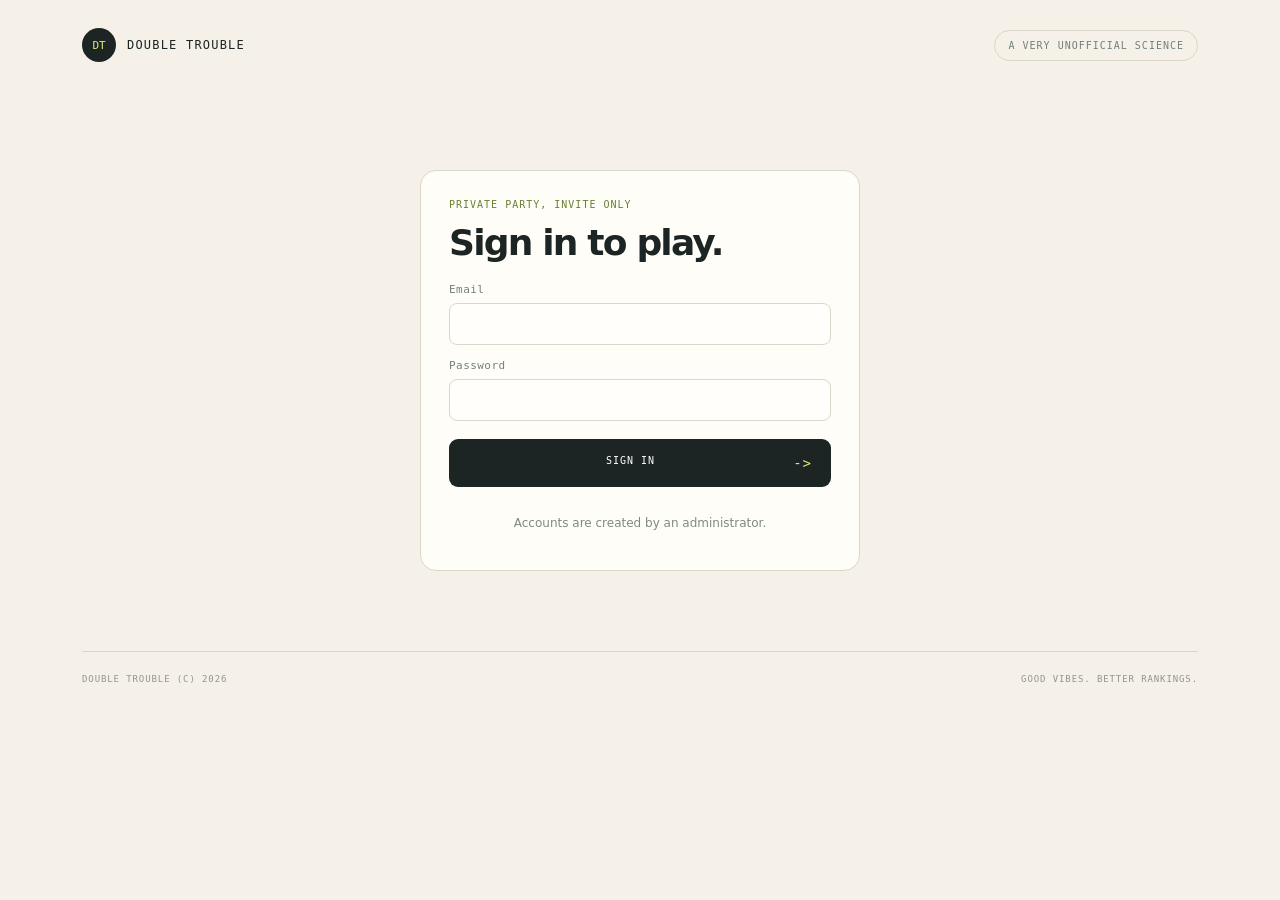
==== static/index.html @ 458175ab "feat: build render-ready double trouble poc" ====
<!doctype html>
<html lang="en">
<head>
  <meta charset="utf-8">
  <meta name="viewport" content="width=device-width, initial-scale=1">
  <meta name="theme-color" content="#f5f0e8">
  <title>Double Trouble - find your double</title>
  <link rel="stylesheet" href="/static/style.css">
  <script defer src="/static/app.js"></script>
</head>
<body>
  <main class="shell">
    <header class="topbar"><a class="brand" href="/" aria-label="Double Trouble home"><span class="brand-mark">DT</span> DOUBLE TROUBLE</a><div class="account-bar"><a id="admin-link" class="tiny-pill hidden" href="/admin">ADMIN PANEL</a><span id="account-label" class="tiny-pill hidden"></span><button id="logout-button" class="tiny-pill hidden">SIGN OUT</button><span id="science-pill" class="tiny-pill">A VERY UNOFFICIAL SCIENCE</span></div></header>
    <section id="auth-screen" class="auth-card">
      <p class="eyebrow">PRIVATE PARTY, INVITE ONLY</p><h2>Sign in to play.</h2>
      <form id="login-form" class="auth-form"><label>Email<input name="email" type="email" autocomplete="username" required></label><label>Password<input name="password" type="password" autocomplete="current-password" required></label><button class="primary" type="submit">SIGN IN <span>-&gt;</span></button></form>
      <p id="auth-status" class="status" aria-live="polite">Accounts are created by an administrator.</p>
    </section>
    <section id="app-content" class="hero hidden">
      <p class="eyebrow">YOUR FACE HAS A FAMOUS COUSIN</p>
      <h1>Find your double.<br><em>Pick your favorite.</em></h1>
      <p class="intro">One selfie. Five suspiciously plausible matches. Then help the internet settle the only question that matters: who wins Face Off?</p>
      <div class="tabs" role="tablist"><button class="tab active" data-view="match">FIND YOUR DOUBLE</button><button class="tab" data-view="rank">FACE OFF</button></div>
      <section id="match-view" class="panel">
        <label id="drop-zone" class="drop-zone" for="photo"><span class="upload-icon">+</span><strong>Take or choose your first selfie</strong><span>Camera or file - JPEG, PNG, WebP, HEIC - max 10 MB</span><input id="photo" type="file" accept="image/*" capture="user"></label>
        <label id="verification-zone" class="drop-zone verification-zone hidden" for="verification-photo"><span class="upload-icon">+</span><strong>Take or choose a second selfie</strong><span>Same person, different lighting - used for the one-request consistency check</span><input id="verification-photo" type="file" accept="image/*" capture="user"></label>
        <fieldset class="consent-panel">
          <legend>YOUR CHOICE, YOUR FACE</legend>
          <label><input id="processing-consent" type="checkbox"> <span><b>Required:</b> Process both photos and temporary embeddings to find my double. They are discarded after the request unless I opt in below.</span></label>
          <label><input id="retention-consent" type="checkbox" disabled> <span><b>Optional:</b> Store the first normalized photo encrypted together with its face vector for <span id="retention-days">30</span> days. Only administrators can view the photo; I can delete my retained uploads at any time.</span></label>
          <label><input id="narration-consent" type="checkbox" disabled> <span><b>Optional:</b> Ask OpenAI for a playful sentence. Only candidate names and similarity scores are sent, never my photo, vector, email, or account ID.</span></label>
          <p id="feature-note" class="consent-note">Optional services are loading.</p>
          <button id="withdraw-consent" class="small-action" type="button">DELETE MY RETAINED UPLOADS</button>
        </fieldset>
        <button class="primary" id="match-button" disabled>CHECK &amp; FIND MY DOUBLE <span>-&gt;</span></button>
        <p class="privacy-note">Without optional retention, both images and query embeddings are request-only. Match metadata is retained for 30 days; sign-ins and Face Off activity for up to 365 days.</p>
        <div id="match-status" class="status" aria-live="polite">The stage is set. The face model is waiting in the wings.</div>
        <div id="match-results" class="results" aria-live="polite"></div>
      </section>
      <section id="rank-view" class="panel hidden">
        <div class="duel-heading"><span class="live-dot"></span><span>FACE OFF</span><span class="round-label">ONE VOTE = ONE RATING UPDATE</span></div>
        <div class="duel-card" id="duel-card"><div class="duel-placeholder"><span>*</span><b>Two icons enter.</b><small>Pick your personal winner.</small></div><div class="vs">VS</div><div class="duel-placeholder"><span>*</span><b>One Elo point leaves.</b><small>Hotness is a relative sport.</small></div></div>
        <button class="primary" id="next-duel" disabled>LOAD FACE OFF <span>-&gt;</span></button>
        <p class="privacy-note">No objective hotness score here. Elo reflects pairwise votes. Photo-based duels need a separately cleared portrait source.</p>
        <div id="rank-status" class="status">The licensed gallery is not loaded yet.</div>
        <ol id="rankings" class="rankings"></ol>
      </section>
    </section>
    <footer><span>DOUBLE TROUBLE (C) 2026</span><span>GOOD VIBES. BETTER RANKINGS.</span></footer>
  </main>
  <div id="luck-spiral" class="luck-spiral hidden" role="status" aria-live="polite"><div class="spiral-orbit orbit-one"></div><div class="spiral-orbit orbit-two"></div><div class="spiral-core">FINDING<br>YOUR DOUBLE</div></div>
  <div id="confetti-layer" class="confetti-layer" aria-hidden="true"></div>
</body>
</html>
---- static/style.css ----
:root{--ink:#1c2523;--muted:#73807a;--paper:#f5f0e8;--card:#fffdf8;--lime:#d9ef72;--line:#d9d7ca;--pink:#ff8f80;--mono:'SFMono-Regular',Consolas,monospace;--sans:Inter,ui-sans-serif,system-ui,sans-serif}*{box-sizing:border-box}body{margin:0;background:var(--paper);color:var(--ink);font-family:var(--sans)}.shell{max-width:1200px;margin:auto;padding:28px 42px 22px}.topbar,footer{display:flex;align-items:center;justify-content:space-between}.brand{display:flex;align-items:center;gap:11px;color:var(--ink);font:500 12px var(--mono);letter-spacing:.1em;text-decoration:none}.brand-mark{display:grid;place-items:center;width:34px;height:34px;background:var(--ink);color:var(--lime);border-radius:50%;font-size:11px;letter-spacing:0}.tiny-pill,.eyebrow,.tabs,.duel-heading,.round-label,footer{font:10px var(--mono);letter-spacing:.1em}.tiny-pill{border:1px solid var(--line);border-radius:100px;padding:9px 13px;color:var(--muted)}.hero{width:min(720px,100%);margin:52px auto 35px}.eyebrow{color:#688032;margin:0 0 12px}.hero h1{font-size:clamp(54px,8vw,88px);line-height:.91;letter-spacing:-.075em;margin:0;font-weight:600}.hero h1 em{font-family:'Playfair Display',serif;font-weight:600;letter-spacing:-.055em;color:#708b3c}.intro{color:#67726d;font-size:16px;line-height:1.6;max-width:500px;margin:24px 0 28px}.tabs{display:flex;gap:6px;border-bottom:1px solid var(--line)}.tab{border:0;background:none;padding:13px 16px;color:#8a9188;font:10px var(--mono);letter-spacing:.08em;cursor:pointer;border-bottom:2px solid transparent}.tab.active{color:var(--ink);border-color:var(--ink)}.panel{background:var(--card);border:1px solid var(--line);border-top:0;border-radius:0 0 16px 16px;padding:26px}.hidden{display:none}.drop-zone{min-height:190px;border:1.5px dashed #bfc5b2;border-radius:12px;display:flex;flex-direction:column;align-items:center;justify-content:center;gap:8px;cursor:pointer;color:var(--muted);text-align:center}.drop-zone.dragging{border-color:#708b3c;background:#f5f8e9}.drop-zone strong{color:var(--ink);font-size:15px}.drop-zone span:last-of-type{font-size:12px}.upload-icon{display:grid;place-items:center;width:38px;height:38px;background:#eff3de;border-radius:50%;color:#667b32;font-size:22px}input[type=file]{position:absolute;width:1px;height:1px;opacity:0}.primary{width:100%;margin-top:13px;padding:16px 19px;background:var(--ink);border:0;border-radius:9px;color:white;font:10px var(--mono);letter-spacing:.1em;cursor:pointer}.primary:disabled{opacity:.45;cursor:not-allowed}.primary span{float:right;color:var(--lime);font-size:14px}.privacy-note{font-size:11px;line-height:1.5;color:#8b9188;text-align:center;margin:12px auto 0;max-width:490px}.status{text-align:center;color:#7f897f;font-size:12px;padding:17px 0 0}.results{display:grid;grid-template-columns:repeat(3,1fr);gap:12px;margin-top:16px}.result-card{border:1px solid var(--line);border-radius:10px;padding:13px}.result-card img{width:100%;aspect-ratio:1;object-fit:cover;border-radius:6px;background:#ece9df}.result-card b{display:block;margin-top:10px}.result-card small{color:var(--muted)}.duel-heading{display:flex;align-items:center;gap:8px;color:#68736c}.live-dot{width:7px;height:7px;border-radius:50%;background:#a8ca38}.round-label{margin-left:auto;color:#9b9d94;font-size:9px}.duel-card{display:grid;grid-template-columns:1fr 50px 1fr;align-items:center;gap:12px;margin:18px 0}.duel-choice{border:0;padding:0;background:transparent;cursor:pointer;color:inherit;text-align:left;width:100%}.duel-choice:hover .duel-placeholder{border-color:#8da64b}.duel-placeholder img{width:100%;height:145px;object-fit:cover;border-radius:10px 10px 0 0}.duel-placeholder{height:220px;border:1px solid var(--line);border-radius:12px;background:#faf8f1;display:flex;flex-direction:column;justify-content:center;align-items:center;gap:8px}.duel-placeholder span{font-size:30px}.duel-placeholder small{color:var(--muted)}.vs{text-align:center;font:italic 16px 'Playfair Display',serif;color:#a2a398}.rankings{list-style:none;padding:0;margin:10px 0}.rankings li{display:flex;justify-content:space-between;border-top:1px solid var(--line);padding:12px 4px;font-size:13px}.rankings .score{font:11px var(--mono);color:#75863c}footer{font-size:9px;color:#91968d;padding-top:22px;border-top:1px solid var(--line)}@media(max-width:640px){.shell{padding:18px}.hero{margin-top:48px}.hero h1{font-size:58px}.panel{padding:16px}.tiny-pill{font-size:8px;padding:8px}.results{grid-template-columns:repeat(2,1fr)}.duel-card{grid-template-columns:1fr 30px 1fr;gap:5px}.duel-placeholder{height:150px}.duel-placeholder img{height:85px}.duel-placeholder small{font-size:10px}.round-label{display:none}footer{font-size:8px}}
.account-bar{display:flex;align-items:center;gap:8px}.account-bar a{text-decoration:none}.account-bar button{background:transparent;cursor:pointer}.auth-card{width:min(440px,calc(100% - 36px));margin:12vh auto 80px;padding:28px;background:var(--card);border:1px solid var(--line);border-radius:16px}.auth-card h2{font-size:36px;letter-spacing:-.05em;margin:0 0 20px}.auth-form{display:grid;gap:14px}.auth-form label,.invite-form label{display:grid;gap:7px;color:var(--muted);font:11px var(--mono);letter-spacing:.04em}.auth-form input,.invite-form input,.invite-form select,.invite-result input{width:100%;padding:12px;border:1px solid var(--line);border-radius:8px;background:#fffefa;color:var(--ink);font:14px var(--sans)}.auth-form .primary{margin-top:4px}.admin-main{max-width:1100px;margin:50px auto}.admin-main>h1{font-size:clamp(50px,7vw,76px);letter-spacing:-.07em;margin:0 0 20px}.admin-section{margin:22px 0;padding:22px;background:var(--card);border:1px solid var(--line);border-radius:14px}.admin-section h2{font-size:19px;margin:0 0 16px}.admin-stats{display:grid;grid-template-columns:repeat(5,1fr);gap:10px}.admin-stats article{padding:18px;background:#e9eddc;border-radius:12px;display:grid;gap:8px}.admin-stats small,.section-title span{font:10px var(--mono);color:var(--muted)}.admin-stats b{font-size:28px}.invite-form{display:grid;grid-template-columns:2fr 1fr 1fr;align-items:end;gap:12px}.invite-form .primary{margin:0}.invite-result{margin-top:14px;padding:14px;background:#f0f3e4;border-radius:9px;font-size:13px}.invite-result input{margin:8px 0;font-family:var(--mono);font-size:11px}.invite-result small{display:block;color:var(--muted)}.table-wrap{overflow:auto}table{width:100%;border-collapse:collapse;font-size:12px}th,td{text-align:left;vertical-align:top;padding:11px 9px;border-top:1px solid var(--line);min-width:92px}th{font:9px var(--mono);color:var(--muted);letter-spacing:.08em}td select{border:1px solid var(--line);border-radius:5px;padding:5px;background:white}.state{font:10px var(--mono);color:#667b32}.state.error,.state.rejected,.state.blocked,.state.disabled{color:#b14e43}.small-action{border:1px solid var(--line);border-radius:6px;background:transparent;padding:6px 8px;cursor:pointer;color:var(--ink)}.section-title{display:flex;align-items:baseline;justify-content:space-between;gap:10px}.section-title h2{margin-bottom:14px}@media(max-width:720px){.admin-stats{grid-template-columns:repeat(2,1fr)}.invite-form{grid-template-columns:1fr}.invite-form .primary{margin-top:4px}.admin-main{margin:36px auto}.account-bar{gap:4px}.account-bar .tiny-pill{max-width:120px;overflow:hidden;text-overflow:ellipsis}}
.volume-list{margin:0;padding-left:20px}.volume-list li{padding:8px;border-top:1px solid var(--line);font-size:12px}.volume-list span{float:right;color:var(--muted);font:10px var(--mono)}
.result-message{grid-column:1/-1;margin:2px 0 0;text-align:center;color:var(--muted);font:11px var(--mono);letter-spacing:.04em}.easter-egg{color:#708b3c}
.faceoff-cta{grid-column:1/-1;justify-self:center;margin-top:4px;padding:10px 14px}
.verification-zone{min-height:145px;margin-top:13px}
.consent-panel{margin:14px 0 0;padding:16px;border:1px solid var(--line);border-radius:12px;display:grid;gap:12px}.consent-panel legend{padding:0 8px;font:10px var(--mono);letter-spacing:.1em;color:#68736c}.consent-panel label{display:flex;align-items:flex-start;gap:10px;color:var(--muted);font-size:12px;line-height:1.45}.consent-panel input{margin-top:3px;accent-color:#708b3c}.consent-panel input:disabled+span{opacity:.5}.consent-note{margin:0;color:#7d857e;font:10px var(--mono)}.consent-panel .small-action{justify-self:start}.narration{padding:12px;border-radius:9px;background:#eff3de;color:var(--ink);font-family:var(--sans);font-size:13px;letter-spacing:0}.luck-spiral{position:fixed;z-index:50;inset:0;display:grid;place-items:center;background:rgba(28,37,35,.72);backdrop-filter:blur(4px)}.luck-spiral.hidden{display:none}.spiral-orbit{position:absolute;width:190px;height:190px;border-radius:50%;border:8px dotted var(--lime);animation:spiral-spin 1.5s linear infinite}.orbit-two{width:125px;height:125px;border-style:dashed;border-color:var(--pink);animation-direction:reverse;animation-duration:1s}.spiral-core{z-index:1;color:white;text-align:center;font:11px/1.6 var(--mono);letter-spacing:.14em}.confetti-layer{position:fixed;z-index:60;inset:0;pointer-events:none;overflow:hidden}.confetti-layer i{position:absolute;top:-20px;width:9px;height:18px;border-radius:2px;animation:confetti-fall 2.5s ease-in forwards}@keyframes spiral-spin{to{transform:rotate(360deg)}}@keyframes confetti-fall{0%{translate:0 -5vh;rotate:0deg}100%{translate:var(--drift,30px) 110vh;rotate:720deg}}@media(prefers-reduced-motion:reduce){.spiral-orbit{animation:none}.confetti-layer i{animation-duration:.01ms}}
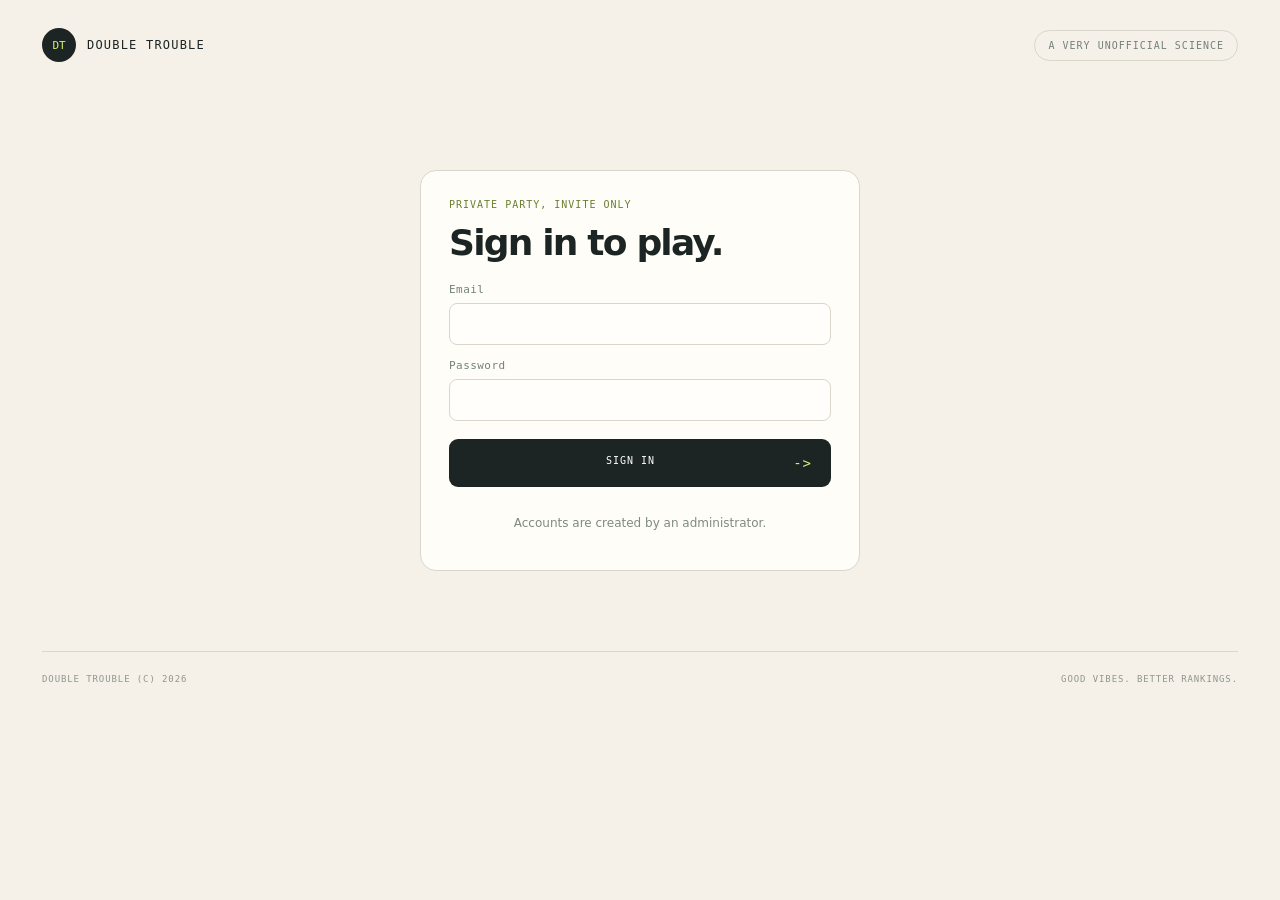
==== commit 421f823f: "feat: show consented human player rankings" ====
--- a/static/index.html
+++ b/static/index.html
@@ -6,6 +6,7 @@
   <meta name="theme-color" content="#f5f0e8">
   <title>Double Trouble - find your double</title>
   <link rel="stylesheet" href="/static/style.css">
+  <script defer src="/static/notifications.js"></script>
   <script defer src="/static/app.js"></script>
 </head>
 <body>
@@ -16,35 +17,67 @@
       <form id="login-form" class="auth-form"><label>Email<input name="email" type="email" autocomplete="username" required></label><label>Password<input name="password" type="password" autocomplete="current-password" required></label><button class="primary" type="submit">SIGN IN <span>-&gt;</span></button></form>
       <p id="auth-status" class="status" aria-live="polite">Accounts are created by an administrator.</p>
     </section>
-    <section id="app-content" class="hero hidden">
-      <p class="eyebrow">YOUR FACE HAS A FAMOUS COUSIN</p>
-      <h1>Find your double.<br><em>Pick your favorite.</em></h1>
-      <p class="intro">One selfie. Five suspiciously plausible matches. Then help the internet settle the only question that matters: who wins Face Off?</p>
-      <div class="tabs" role="tablist"><button class="tab active" data-view="match">FIND YOUR DOUBLE</button><button class="tab" data-view="rank">FACE OFF</button></div>
+    <section id="app-content" class="workspace hidden">
+      <div class="hero hero-header">
+        <p class="eyebrow">YOUR FACE HAS A FAMOUS COUSIN</p>
+        <h1>Find your double.<br><em>Pick your favorite.</em></h1>
+        <p class="intro">One selfie. Five suspiciously plausible matches. Then join the consent-only party pool and help decide Hot or Not.</p>
+      </div>
+      <div class="app-layout">
+        <aside class="side-nav" aria-label="Play modes">
+          <button class="nav-item active" data-view="match">FIND YOUR DOUBLE</button>
+          <button class="nav-item" data-view="rank">HOT OR NOT</button>
+          <button class="nav-item" data-view="self">SELF-SIMILARITY CHECK</button>
+        </aside>
+        <div class="view-stack">
       <section id="match-view" class="panel">
-        <label id="drop-zone" class="drop-zone" for="photo"><span class="upload-icon">+</span><strong>Take or choose your first selfie</strong><span>Camera or file - JPEG, PNG, WebP, HEIC - max 10 MB</span><input id="photo" type="file" accept="image/*" capture="user"></label>
-        <label id="verification-zone" class="drop-zone verification-zone hidden" for="verification-photo"><span class="upload-icon">+</span><strong>Take or choose a second selfie</strong><span>Same person, different lighting - used for the one-request consistency check</span><input id="verification-photo" type="file" accept="image/*" capture="user"></label>
+        <label id="drop-zone" class="drop-zone" for="photo"><span class="upload-icon">+</span><strong>Take or choose your selfie</strong><span>Camera or file - JPEG, PNG, WebP, HEIC - max 10 MB</span><input id="photo" type="file" accept="image/*" capture="user"></label>
         <fieldset class="consent-panel">
           <legend>YOUR CHOICE, YOUR FACE</legend>
-          <label><input id="processing-consent" type="checkbox"> <span><b>Required:</b> Process both photos and temporary embeddings to find my double. They are discarded after the request unless I opt in below.</span></label>
-          <label><input id="retention-consent" type="checkbox" disabled> <span><b>Optional:</b> Store the first normalized photo encrypted together with its face vector for <span id="retention-days">30</span> days. Only administrators can view the photo; I can delete my retained uploads at any time.</span></label>
+          <label><input id="processing-consent" type="checkbox"> <span><b>Required:</b> Process this photo and a temporary embedding to find my double. Both are discarded after the request unless I opt in below.</span></label>
+          <label><input id="retention-consent" type="checkbox" disabled> <span><b>Optional:</b> Store the normalized photo encrypted together with its face vector for <span id="retention-days">30</span> days. Unless I separately join Hot or Not below, only administrators can view the photo; I can delete my retained uploads at any time.</span></label>
+          <label><input id="hot-or-not-consent" type="checkbox" disabled> <span><b>Optional:</b> Include my encrypted retained portrait in Hot or Not for the same retention period. Signed-in players can see the portrait and rate it. I can withdraw at any time.</span></label>
+          <label id="hot-or-not-name-row" class="nickname-row hidden"><span>Hot or Not nickname<input id="hot-or-not-name" type="text" minlength="2" maxlength="40" autocomplete="off" placeholder="Party nickname"></span></label>
           <label><input id="narration-consent" type="checkbox" disabled> <span><b>Optional:</b> Ask OpenAI for a playful sentence. Only candidate names and similarity scores are sent, never my photo, vector, email, or account ID.</span></label>
           <p id="feature-note" class="consent-note">Optional services are loading.</p>
           <button id="withdraw-consent" class="small-action" type="button">DELETE MY RETAINED UPLOADS</button>
         </fieldset>
-        <button class="primary" id="match-button" disabled>CHECK &amp; FIND MY DOUBLE <span>-&gt;</span></button>
-        <p class="privacy-note">Without optional retention, both images and query embeddings are request-only. Match metadata is retained for 30 days; sign-ins and Face Off activity for up to 365 days.</p>
+        <button class="primary" id="match-button" disabled>FIND MY DOUBLE <span>-&gt;</span></button>
+        <p class="privacy-note">Without optional retention, the upload and query embedding are request-only. Match metadata is retained for 30 days; sign-ins and Hot or Not activity for up to 365 days.</p>
         <div id="match-status" class="status" aria-live="polite">The stage is set. The face model is waiting in the wings.</div>
         <div id="match-results" class="results" aria-live="polite"></div>
       </section>
       <section id="rank-view" class="panel hidden">
-        <div class="duel-heading"><span class="live-dot"></span><span>FACE OFF</span><span class="round-label">ONE VOTE = ONE RATING UPDATE</span></div>
-        <div class="duel-card" id="duel-card"><div class="duel-placeholder"><span>*</span><b>Two icons enter.</b><small>Pick your personal winner.</small></div><div class="vs">VS</div><div class="duel-placeholder"><span>*</span><b>One Elo point leaves.</b><small>Hotness is a relative sport.</small></div></div>
-        <button class="primary" id="next-duel" disabled>LOAD FACE OFF <span>-&gt;</span></button>
-        <p class="privacy-note">No objective hotness score here. Elo reflects pairwise votes. Photo-based duels need a separately cleared portrait source.</p>
-        <div id="rank-status" class="status">The licensed gallery is not loaded yet.</div>
-        <ol id="rankings" class="rankings"></ol>
+        <div class="hot-or-not-grid">
+          <div class="hot-or-not-main">
+            <div class="duel-heading"><span class="live-dot"></span><span>HOT OR NOT</span><span class="round-label">ONE VOTE = ONE RATING UPDATE</span></div>
+            <div class="duel-card" id="duel-card"><div class="duel-placeholder"><span>*</span><b>Two portraits enter.</b><small>Pick your personal winner.</small></div><div class="vs">VS</div><div class="duel-placeholder"><span>*</span><b>Elo does the sorting.</b><small>Taste is subjective.</small></div></div>
+            <button class="primary" id="next-duel" disabled>LOAD HOT OR NOT <span>-&gt;</span></button>
+            <p class="privacy-note">No objective hotness score here. Elo reflects pairwise party votes. Guest portraits appear only after explicit, revocable consent.</p>
+            <div id="my-rank" class="my-rank hidden" aria-live="polite"></div>
+            <div id="rank-status" class="status">Two cleared or consented portraits are needed.</div>
+            <div class="ranking-heading"><span>COMMUNITY RANKING</span><small>RANK · PLAYER · ELO</small></div>
+            <ol id="rankings" class="rankings"></ol>
+          </div>
+          <aside class="human-player-rail" aria-labelledby="human-player-title">
+            <div class="player-rail-heading"><div><span>CONSENTED PLAYERS</span><h2 id="human-player-title">Human lineup</h2></div><b id="human-player-count">0</b></div>
+            <p>Current human players, identified by their chosen nickname.</p>
+            <div id="human-players" class="human-players" aria-live="polite"><div class="human-player-empty">No human player has joined yet.</div></div>
+          </aside>
+        </div>
       </section>
+      <section id="self-view" class="panel hidden">
+        <div class="duel-heading"><span class="live-dot"></span><span>SELF-SIMILARITY CHECK</span><span class="round-label">OPTIONAL MODEL QUALITY TOOL</span></div>
+        <p class="intro compact">Compare two photos of the same person under different lighting. Neither image nor either embedding is retained.</p>
+        <label class="drop-zone" for="self-photo"><span class="upload-icon">1</span><strong id="self-photo-label">Choose the first photo</strong><span>Clear, front-facing portrait</span><input id="self-photo" type="file" accept="image/*" capture="user"></label>
+        <label class="drop-zone verification-zone" for="self-verification-photo"><span class="upload-icon">2</span><strong id="self-verification-label">Choose the comparison photo</strong><span>Same person, preferably different lighting</span><input id="self-verification-photo" type="file" accept="image/*" capture="user"></label>
+        <label class="standalone-consent"><input id="self-processing-consent" type="checkbox"> I consent to request-only processing of both photos for this check.</label>
+        <button class="primary" id="self-check-button" disabled>RUN SELF-CHECK <span>-&gt;</span></button>
+        <div id="self-status" class="status" aria-live="polite">Choose two photos to inspect model consistency.</div>
+        <div id="self-result" class="self-result hidden"></div>
+      </section>
+        </div>
+      </div>
     </section>
     <footer><span>DOUBLE TROUBLE (C) 2026</span><span>GOOD VIBES. BETTER RANKINGS.</span></footer>
   </main>
--- a/static/style.css
+++ b/static/style.css
@@ -1,7 +1,16 @@
-:root{--ink:#1c2523;--muted:#73807a;--paper:#f5f0e8;--card:#fffdf8;--lime:#d9ef72;--line:#d9d7ca;--pink:#ff8f80;--mono:'SFMono-Regular',Consolas,monospace;--sans:Inter,ui-sans-serif,system-ui,sans-serif}*{box-sizing:border-box}body{margin:0;background:var(--paper);color:var(--ink);font-family:var(--sans)}.shell{max-width:1200px;margin:auto;padding:28px 42px 22px}.topbar,footer{display:flex;align-items:center;justify-content:space-between}.brand{display:flex;align-items:center;gap:11px;color:var(--ink);font:500 12px var(--mono);letter-spacing:.1em;text-decoration:none}.brand-mark{display:grid;place-items:center;width:34px;height:34px;background:var(--ink);color:var(--lime);border-radius:50%;font-size:11px;letter-spacing:0}.tiny-pill,.eyebrow,.tabs,.duel-heading,.round-label,footer{font:10px var(--mono);letter-spacing:.1em}.tiny-pill{border:1px solid var(--line);border-radius:100px;padding:9px 13px;color:var(--muted)}.hero{width:min(720px,100%);margin:52px auto 35px}.eyebrow{color:#688032;margin:0 0 12px}.hero h1{font-size:clamp(54px,8vw,88px);line-height:.91;letter-spacing:-.075em;margin:0;font-weight:600}.hero h1 em{font-family:'Playfair Display',serif;font-weight:600;letter-spacing:-.055em;color:#708b3c}.intro{color:#67726d;font-size:16px;line-height:1.6;max-width:500px;margin:24px 0 28px}.tabs{display:flex;gap:6px;border-bottom:1px solid var(--line)}.tab{border:0;background:none;padding:13px 16px;color:#8a9188;font:10px var(--mono);letter-spacing:.08em;cursor:pointer;border-bottom:2px solid transparent}.tab.active{color:var(--ink);border-color:var(--ink)}.panel{background:var(--card);border:1px solid var(--line);border-top:0;border-radius:0 0 16px 16px;padding:26px}.hidden{display:none}.drop-zone{min-height:190px;border:1.5px dashed #bfc5b2;border-radius:12px;display:flex;flex-direction:column;align-items:center;justify-content:center;gap:8px;cursor:pointer;color:var(--muted);text-align:center}.drop-zone.dragging{border-color:#708b3c;background:#f5f8e9}.drop-zone strong{color:var(--ink);font-size:15px}.drop-zone span:last-of-type{font-size:12px}.upload-icon{display:grid;place-items:center;width:38px;height:38px;background:#eff3de;border-radius:50%;color:#667b32;font-size:22px}input[type=file]{position:absolute;width:1px;height:1px;opacity:0}.primary{width:100%;margin-top:13px;padding:16px 19px;background:var(--ink);border:0;border-radius:9px;color:white;font:10px var(--mono);letter-spacing:.1em;cursor:pointer}.primary:disabled{opacity:.45;cursor:not-allowed}.primary span{float:right;color:var(--lime);font-size:14px}.privacy-note{font-size:11px;line-height:1.5;color:#8b9188;text-align:center;margin:12px auto 0;max-width:490px}.status{text-align:center;color:#7f897f;font-size:12px;padding:17px 0 0}.results{display:grid;grid-template-columns:repeat(3,1fr);gap:12px;margin-top:16px}.result-card{border:1px solid var(--line);border-radius:10px;padding:13px}.result-card img{width:100%;aspect-ratio:1;object-fit:cover;border-radius:6px;background:#ece9df}.result-card b{display:block;margin-top:10px}.result-card small{color:var(--muted)}.duel-heading{display:flex;align-items:center;gap:8px;color:#68736c}.live-dot{width:7px;height:7px;border-radius:50%;background:#a8ca38}.round-label{margin-left:auto;color:#9b9d94;font-size:9px}.duel-card{display:grid;grid-template-columns:1fr 50px 1fr;align-items:center;gap:12px;margin:18px 0}.duel-choice{border:0;padding:0;background:transparent;cursor:pointer;color:inherit;text-align:left;width:100%}.duel-choice:hover .duel-placeholder{border-color:#8da64b}.duel-placeholder img{width:100%;height:145px;object-fit:cover;border-radius:10px 10px 0 0}.duel-placeholder{height:220px;border:1px solid var(--line);border-radius:12px;background:#faf8f1;display:flex;flex-direction:column;justify-content:center;align-items:center;gap:8px}.duel-placeholder span{font-size:30px}.duel-placeholder small{color:var(--muted)}.vs{text-align:center;font:italic 16px 'Playfair Display',serif;color:#a2a398}.rankings{list-style:none;padding:0;margin:10px 0}.rankings li{display:flex;justify-content:space-between;border-top:1px solid var(--line);padding:12px 4px;font-size:13px}.rankings .score{font:11px var(--mono);color:#75863c}footer{font-size:9px;color:#91968d;padding-top:22px;border-top:1px solid var(--line)}@media(max-width:640px){.shell{padding:18px}.hero{margin-top:48px}.hero h1{font-size:58px}.panel{padding:16px}.tiny-pill{font-size:8px;padding:8px}.results{grid-template-columns:repeat(2,1fr)}.duel-card{grid-template-columns:1fr 30px 1fr;gap:5px}.duel-placeholder{height:150px}.duel-placeholder img{height:85px}.duel-placeholder small{font-size:10px}.round-label{display:none}footer{font-size:8px}}
+:root{--ink:#1c2523;--muted:#73807a;--paper:#f5f0e8;--card:#fffdf8;--lime:#d9ef72;--line:#d9d7ca;--pink:#ff8f80;--mono:'SFMono-Regular',Consolas,monospace;--sans:Inter,ui-sans-serif,system-ui,sans-serif}*{box-sizing:border-box}body{margin:0;background:var(--paper);color:var(--ink);font-family:var(--sans)}.shell{max-width:1450px;margin:auto;padding:28px 42px 22px}.topbar,footer{display:flex;align-items:center;justify-content:space-between}.brand{display:flex;align-items:center;gap:11px;color:var(--ink);font:500 12px var(--mono);letter-spacing:.1em;text-decoration:none}.brand-mark{display:grid;place-items:center;width:34px;height:34px;background:var(--ink);color:var(--lime);border-radius:50%;font-size:11px;letter-spacing:0}.tiny-pill,.eyebrow,.tabs,.duel-heading,.round-label,footer{font:10px var(--mono);letter-spacing:.1em}.tiny-pill{border:1px solid var(--line);border-radius:100px;padding:9px 13px;color:var(--muted)}.hero{width:min(720px,100%);margin:52px auto 35px}.eyebrow{color:#688032;margin:0 0 12px}.hero h1{font-size:clamp(54px,8vw,88px);line-height:.91;letter-spacing:-.075em;margin:0;font-weight:600}.hero h1 em{font-family:'Playfair Display',serif;font-weight:600;letter-spacing:-.055em;color:#708b3c}.intro{color:#67726d;font-size:16px;line-height:1.6;max-width:500px;margin:24px 0 28px}.tabs{display:flex;gap:6px;border-bottom:1px solid var(--line)}.tab{border:0;background:none;padding:13px 16px;color:#8a9188;font:10px var(--mono);letter-spacing:.08em;cursor:pointer;border-bottom:2px solid transparent}.tab.active{color:var(--ink);border-color:var(--ink)}.panel{background:var(--card);border:1px solid var(--line);border-top:0;border-radius:0 0 16px 16px;padding:26px}.hidden{display:none}.drop-zone{min-height:190px;border:1.5px dashed #bfc5b2;border-radius:12px;display:flex;flex-direction:column;align-items:center;justify-content:center;gap:8px;cursor:pointer;color:var(--muted);text-align:center}.drop-zone.dragging{border-color:#708b3c;background:#f5f8e9}.drop-zone strong{color:var(--ink);font-size:15px}.drop-zone span:last-of-type{font-size:12px}.upload-icon{display:grid;place-items:center;width:38px;height:38px;background:#eff3de;border-radius:50%;color:#667b32;font-size:22px}input[type=file]{position:absolute;width:1px;height:1px;opacity:0}.primary{width:100%;margin-top:13px;padding:16px 19px;background:var(--ink);border:0;border-radius:9px;color:white;font:10px var(--mono);letter-spacing:.1em;cursor:pointer}.primary:disabled{opacity:.45;cursor:not-allowed}.primary span{float:right;color:var(--lime);font-size:14px}.privacy-note{font-size:11px;line-height:1.5;color:#8b9188;text-align:center;margin:12px auto 0;max-width:490px}.status{text-align:center;color:#7f897f;font-size:12px;padding:17px 0 0}.results{display:grid;grid-template-columns:repeat(3,1fr);gap:12px;margin-top:16px}.result-card{border:1px solid var(--line);border-radius:10px;padding:13px}.result-card img{width:100%;aspect-ratio:1;object-fit:cover;border-radius:6px;background:#ece9df}.result-card b{display:block;margin-top:10px}.result-card small{color:var(--muted)}.duel-heading{display:flex;align-items:center;gap:8px;color:#68736c}.live-dot{width:7px;height:7px;border-radius:50%;background:#a8ca38}.round-label{margin-left:auto;color:#9b9d94;font-size:9px}.duel-card{display:grid;grid-template-columns:1fr 50px 1fr;align-items:center;gap:12px;margin:18px 0}.duel-choice{border:0;padding:0;background:transparent;cursor:pointer;color:inherit;text-align:left;width:100%}.duel-choice:hover .duel-placeholder{border-color:#8da64b}.duel-placeholder img{width:100%;height:145px;object-fit:cover;border-radius:10px 10px 0 0}.duel-placeholder{height:220px;border:1px solid var(--line);border-radius:12px;background:#faf8f1;display:flex;flex-direction:column;justify-content:center;align-items:center;gap:8px}.duel-placeholder span{font-size:30px}.duel-placeholder small{color:var(--muted)}.vs{text-align:center;font:italic 16px 'Playfair Display',serif;color:#a2a398}.rankings{list-style:none;padding:0;margin:10px 0}.rankings li{display:grid;grid-template-columns:105px minmax(0,1fr) auto;align-items:center;border-top:1px solid var(--line);padding:12px 4px;font-size:13px}.rankings .rank-number{font:9px var(--mono);letter-spacing:.06em;color:var(--muted)}.rankings .score{font:11px var(--mono);color:#75863c}footer{font-size:9px;color:#91968d;padding-top:22px;border-top:1px solid var(--line)}@media(max-width:640px){.shell{padding:18px}.hero{margin-top:48px}.hero h1{font-size:58px}.panel{padding:16px}.tiny-pill{font-size:8px;padding:8px}.results{grid-template-columns:repeat(2,1fr)}.duel-card{grid-template-columns:1fr 30px 1fr;gap:5px}.duel-placeholder{height:150px}.duel-placeholder img{height:85px}.duel-placeholder small{font-size:10px}.round-label{display:none}footer{font-size:8px}}
 .account-bar{display:flex;align-items:center;gap:8px}.account-bar a{text-decoration:none}.account-bar button{background:transparent;cursor:pointer}.auth-card{width:min(440px,calc(100% - 36px));margin:12vh auto 80px;padding:28px;background:var(--card);border:1px solid var(--line);border-radius:16px}.auth-card h2{font-size:36px;letter-spacing:-.05em;margin:0 0 20px}.auth-form{display:grid;gap:14px}.auth-form label,.invite-form label{display:grid;gap:7px;color:var(--muted);font:11px var(--mono);letter-spacing:.04em}.auth-form input,.invite-form input,.invite-form select,.invite-result input{width:100%;padding:12px;border:1px solid var(--line);border-radius:8px;background:#fffefa;color:var(--ink);font:14px var(--sans)}.auth-form .primary{margin-top:4px}.admin-main{max-width:1100px;margin:50px auto}.admin-main>h1{font-size:clamp(50px,7vw,76px);letter-spacing:-.07em;margin:0 0 20px}.admin-section{margin:22px 0;padding:22px;background:var(--card);border:1px solid var(--line);border-radius:14px}.admin-section h2{font-size:19px;margin:0 0 16px}.admin-stats{display:grid;grid-template-columns:repeat(5,1fr);gap:10px}.admin-stats article{padding:18px;background:#e9eddc;border-radius:12px;display:grid;gap:8px}.admin-stats small,.section-title span{font:10px var(--mono);color:var(--muted)}.admin-stats b{font-size:28px}.invite-form{display:grid;grid-template-columns:2fr 1fr 1fr;align-items:end;gap:12px}.invite-form .primary{margin:0}.invite-result{margin-top:14px;padding:14px;background:#f0f3e4;border-radius:9px;font-size:13px}.invite-result input{margin:8px 0;font-family:var(--mono);font-size:11px}.invite-result small{display:block;color:var(--muted)}.table-wrap{overflow:auto}table{width:100%;border-collapse:collapse;font-size:12px}th,td{text-align:left;vertical-align:top;padding:11px 9px;border-top:1px solid var(--line);min-width:92px}th{font:9px var(--mono);color:var(--muted);letter-spacing:.08em}td select{border:1px solid var(--line);border-radius:5px;padding:5px;background:white}.state{font:10px var(--mono);color:#667b32}.state.error,.state.rejected,.state.blocked,.state.disabled{color:#b14e43}.small-action{border:1px solid var(--line);border-radius:6px;background:transparent;padding:6px 8px;cursor:pointer;color:var(--ink)}.section-title{display:flex;align-items:baseline;justify-content:space-between;gap:10px}.section-title h2{margin-bottom:14px}@media(max-width:720px){.admin-stats{grid-template-columns:repeat(2,1fr)}.invite-form{grid-template-columns:1fr}.invite-form .primary{margin-top:4px}.admin-main{margin:36px auto}.account-bar{gap:4px}.account-bar .tiny-pill{max-width:120px;overflow:hidden;text-overflow:ellipsis}}
 .volume-list{margin:0;padding-left:20px}.volume-list li{padding:8px;border-top:1px solid var(--line);font-size:12px}.volume-list span{float:right;color:var(--muted);font:10px var(--mono)}
 .result-message{grid-column:1/-1;margin:2px 0 0;text-align:center;color:var(--muted);font:11px var(--mono);letter-spacing:.04em}.easter-egg{color:#708b3c}
-.faceoff-cta{grid-column:1/-1;justify-self:center;margin-top:4px;padding:10px 14px}
+.hot-or-not-cta{grid-column:1/-1;justify-self:center;margin-top:4px;padding:10px 14px}
 .verification-zone{min-height:145px;margin-top:13px}
 .consent-panel{margin:14px 0 0;padding:16px;border:1px solid var(--line);border-radius:12px;display:grid;gap:12px}.consent-panel legend{padding:0 8px;font:10px var(--mono);letter-spacing:.1em;color:#68736c}.consent-panel label{display:flex;align-items:flex-start;gap:10px;color:var(--muted);font-size:12px;line-height:1.45}.consent-panel input{margin-top:3px;accent-color:#708b3c}.consent-panel input:disabled+span{opacity:.5}.consent-note{margin:0;color:#7d857e;font:10px var(--mono)}.consent-panel .small-action{justify-self:start}.narration{padding:12px;border-radius:9px;background:#eff3de;color:var(--ink);font-family:var(--sans);font-size:13px;letter-spacing:0}.luck-spiral{position:fixed;z-index:50;inset:0;display:grid;place-items:center;background:rgba(28,37,35,.72);backdrop-filter:blur(4px)}.luck-spiral.hidden{display:none}.spiral-orbit{position:absolute;width:190px;height:190px;border-radius:50%;border:8px dotted var(--lime);animation:spiral-spin 1.5s linear infinite}.orbit-two{width:125px;height:125px;border-style:dashed;border-color:var(--pink);animation-direction:reverse;animation-duration:1s}.spiral-core{z-index:1;color:white;text-align:center;font:11px/1.6 var(--mono);letter-spacing:.14em}.confetti-layer{position:fixed;z-index:60;inset:0;pointer-events:none;overflow:hidden}.confetti-layer i{position:absolute;top:-20px;width:9px;height:18px;border-radius:2px;animation:confetti-fall 2.5s ease-in forwards}@keyframes spiral-spin{to{transform:rotate(360deg)}}@keyframes confetti-fall{0%{translate:0 -5vh;rotate:0deg}100%{translate:var(--drift,30px) 110vh;rotate:720deg}}@media(prefers-reduced-motion:reduce){.spiral-orbit{animation:none}.confetti-layer i{animation-duration:.01ms}}
+
+.workspace{margin:0 auto 35px}.hero-header{margin-bottom:34px}.app-layout{display:grid;grid-template-columns:190px minmax(0,1fr);gap:18px;align-items:start}.side-nav{position:sticky;top:18px;display:grid;gap:8px}.nav-item{border:1px solid var(--line);border-radius:10px;background:var(--card);padding:14px;text-align:left;color:var(--muted);font:10px/1.35 var(--mono);letter-spacing:.08em;cursor:pointer}.nav-item:hover,.nav-item.active{border-color:var(--ink);color:var(--ink);background:#eff3de}.view-stack{min-width:0}.view-stack .panel{border-top:1px solid var(--line);border-radius:16px}.compact{margin:12px 0 18px;max-width:none}.verification-zone{margin-top:12px}.standalone-consent{display:flex;gap:9px;align-items:flex-start;margin:14px 2px;color:var(--muted);font-size:12px;line-height:1.5}.standalone-consent input{accent-color:#708b3c}.nickname-row span{width:100%;font-weight:600;color:var(--ink)}.nickname-row input{display:block;width:100%;margin-top:7px;padding:10px 12px;border:1px solid var(--line);border-radius:8px;background:white;color:var(--ink)}.result-card{overflow:hidden}.result-card img,.portrait-missing{width:100%;aspect-ratio:1;object-fit:cover;border-radius:6px;background:#ece9df}.portrait-missing{display:grid;place-items:center;padding:12px;text-align:center;color:var(--muted);font:9px/1.4 var(--mono);letter-spacing:.08em}.query-card{border-color:#8da64b;background:#f7fae9}.result-message,.hot-or-not-cta{grid-column:1/-1}.self-result{display:flex;justify-content:center;gap:12px;align-items:center;padding:14px;border-radius:10px;background:#eff3de;font:12px var(--mono)}.self-result b{color:#667b32}.notification-stack{position:fixed;z-index:100;right:20px;top:20px;width:min(390px,calc(100vw - 40px));display:grid;gap:10px}.notification{display:flex;justify-content:space-between;gap:16px;padding:14px 14px 14px 16px;border:1px solid var(--line);border-left:5px solid #708b3c;border-radius:11px;background:var(--card);box-shadow:0 12px 35px rgba(28,37,35,.18);animation:notification-in .2s ease-out}.notification-error{border-left-color:#b54b43}.notification-warning{border-left-color:#d49a28}.notification strong{display:block;font-size:13px}.notification p{margin:4px 0 0;color:var(--muted);font-size:12px;line-height:1.4}.notification button{align-self:start;border:0;background:transparent;color:var(--muted);font-size:22px;line-height:1;cursor:pointer}@keyframes notification-in{from{opacity:0;transform:translateY(-8px)}to{opacity:1;transform:translateY(0)}}
+
+.my-rank{display:grid;grid-template-columns:auto 1fr auto;grid-template-rows:auto auto;align-items:center;gap:2px 14px;margin-top:18px;padding:13px 16px;border:1px solid #8da64b;border-radius:10px;background:#f4f8df}.my-rank.hidden{display:none}.my-rank span{grid-row:1/-1;font:9px var(--mono);letter-spacing:.1em;color:#687b35}.my-rank strong{grid-row:1/-1;font:600 30px 'Playfair Display',serif;color:#62772f}.my-rank b{font-size:13px}.my-rank small{color:var(--muted)}.rankings .own-ranking{background:#f4f8df;font-weight:600}.duel-choice:disabled{cursor:default}.duel-choice.vote-winner{animation:vote-winner 1.15s ease both}.duel-choice.vote-loser{animation:vote-loser 1.15s ease both}@keyframes vote-winner{35%{transform:translateY(-8px) scale(1.025)}100%{transform:scale(1.015);filter:drop-shadow(0 8px 12px rgba(112,139,60,.28))}}@keyframes vote-loser{100%{transform:scale(.96);opacity:.38;filter:grayscale(.75)}}
+.hot-or-not-grid{display:grid;grid-template-columns:minmax(0,1fr) 285px;gap:24px;align-items:start}.hot-or-not-main{min-width:0}.ranking-heading{display:flex;justify-content:space-between;align-items:center;margin-top:22px;padding:0 4px 9px;font:9px var(--mono);letter-spacing:.1em;color:var(--muted)}.ranking-heading small{font:inherit}.human-player-rail{position:sticky;top:18px;max-height:calc(100vh - 36px);overflow:hidden;padding:17px;border:1px solid var(--line);border-radius:12px;background:#f8f5ed}.player-rail-heading{display:flex;justify-content:space-between;align-items:start;gap:10px}.player-rail-heading span{font:8px var(--mono);letter-spacing:.1em;color:#708b3c}.player-rail-heading h2{margin:4px 0 0;font-size:22px;letter-spacing:-.04em}.player-rail-heading>b{display:grid;place-items:center;min-width:30px;height:30px;border-radius:50%;background:var(--ink);color:var(--lime);font:11px var(--mono)}.human-player-rail>p{margin:10px 0 14px;color:var(--muted);font-size:11px;line-height:1.45}.human-players{display:grid;gap:9px;max-height:calc(100vh - 180px);overflow:auto;padding-right:3px}.human-player-card{display:grid;grid-template-columns:72px minmax(0,1fr);gap:11px;align-items:center;padding:8px;border:1px solid var(--line);border-radius:10px;background:var(--card)}.human-player-card.is-you{border-color:#8da64b;background:#f4f8df}.human-player-card img,.human-player-card>.portrait-missing{width:72px;height:78px;aspect-ratio:auto;object-fit:cover;border-radius:7px}.human-player-card>div:not(.portrait-missing){min-width:0;display:grid;gap:3px}.human-player-card span{font:8px var(--mono);letter-spacing:.08em;color:#708b3c}.human-player-card b{overflow:hidden;text-overflow:ellipsis;white-space:nowrap;font-size:12px}.human-player-card small{color:var(--muted);font:9px var(--mono)}.human-player-empty{padding:22px 10px;border:1px dashed var(--line);border-radius:9px;text-align:center;color:var(--muted);font-size:11px;line-height:1.5}
+
+@media(prefers-reduced-motion:reduce){.duel-choice.vote-winner,.duel-choice.vote-loser{animation:none}}
+@media(max-width:1050px){.hot-or-not-grid{grid-template-columns:1fr}.human-player-rail{position:static;max-height:none}.human-players{grid-template-columns:repeat(2,minmax(0,1fr));max-height:none}}
+@media(max-width:760px){.app-layout{grid-template-columns:1fr}.side-nav{position:static;grid-template-columns:repeat(3,1fr)}.nav-item{text-align:center;padding:11px 7px;font-size:8px}.hero-header{margin-top:42px}.notification-stack{right:12px;top:12px;width:calc(100vw - 24px)}.my-rank{grid-template-columns:auto 1fr}.my-rank span{grid-row:auto;grid-column:1/-1}.my-rank strong{grid-row:2/4}.my-rank b,.my-rank small{grid-column:2}.human-players{grid-template-columns:1fr}.rankings li{grid-template-columns:82px minmax(0,1fr) auto}}
